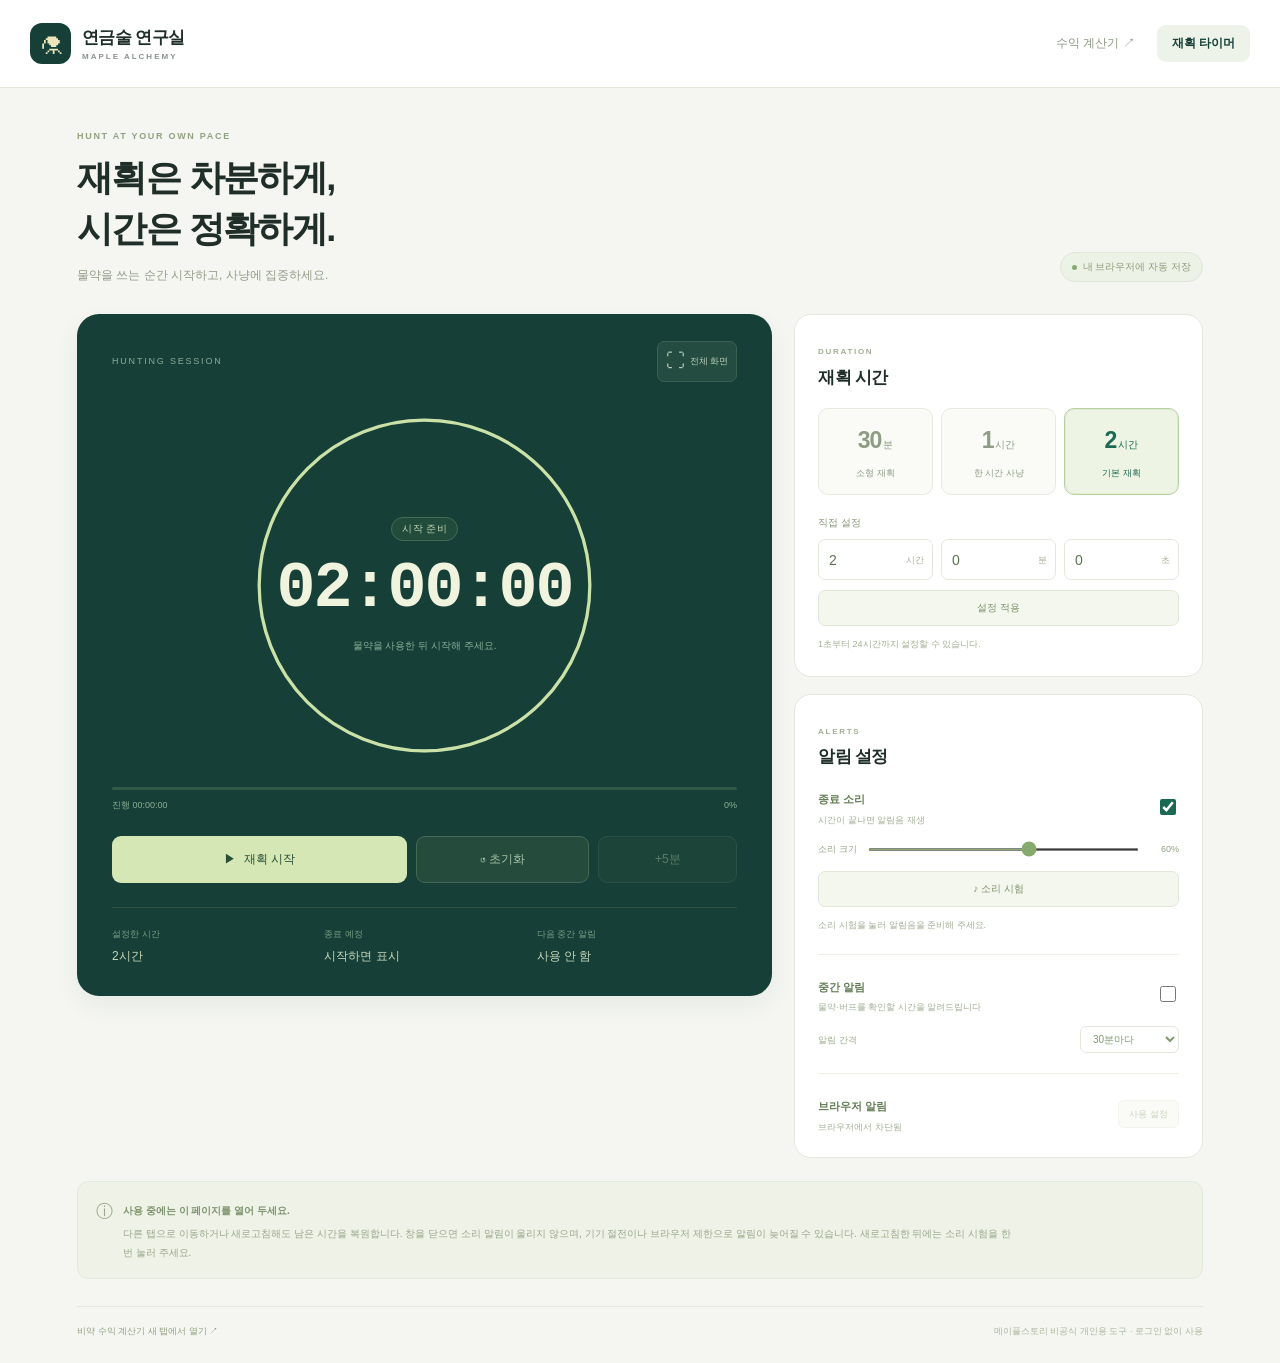
==== timer.html @ 40a0a9e3 "Add MapleStory hunting timer with alerts and persistent countdown" ====
<!doctype html>
<html lang="ko">
<head>
  <meta charset="utf-8">
  <meta name="viewport" content="width=device-width,initial-scale=1">
  <meta name="theme-color" content="#163f37">
  <meta name="description" content="30분·2시간 프리셋, 직접 시간 설정, 중간 알림과 종료 소리를 지원하는 메이플 재획 타이머">
  <title>재획 타이머 · 메이플 연구실</title>
  <link rel="icon" href="data:image/svg+xml,%3Csvg xmlns='http://www.w3.org/2000/svg' viewBox='0 0 64 64'%3E%3Crect width='64' height='64' rx='17' fill='%23163f37'/%3E%3Ccircle cx='32' cy='34' r='19' fill='none' stroke='%23cbe1ad' stroke-width='4'/%3E%3Cpath d='M32 22v13l9 5M25 8h14' fill='none' stroke='%23cbe1ad' stroke-width='4' stroke-linecap='round'/%3E%3C/svg%3E">
  <link rel="stylesheet" href="./timer.css">
  <script type="module" src="./timer.js"></script>
</head>
<body>
  <header class="topbar"><a class="brand" href="./" target="_blank" rel="noopener"><span class="brand-icon" aria-hidden="true">⚗</span><span>연금술 연구실<small>MAPLE ALCHEMY</small></span></a><nav class="tool-nav" aria-label="도구 선택"><a href="./" target="_blank" rel="noopener" aria-label="수익 계산기 새 탭에서 열기">수익 계산기 ↗</a><a href="./timer.html" aria-current="page">재획 타이머</a></nav></header>
  <main>
    <section class="intro"><div><div class="eyebrow">HUNT AT YOUR OWN PACE</div><h1>재획은 차분하게,<br>시간은 정확하게.</h1><p>물약을 쓰는 순간 시작하고, 사냥에 집중하세요.</p></div><span class="intro-pill"><i></i> 내 브라우저에 자동 저장</span></section>
    <div class="timer-layout">
      <section class="timer-stage" id="timer-stage" aria-label="재획 타이머">
        <div class="stage-top"><span class="stage-label">HUNTING SESSION</span><button id="fullscreen" class="icon-button" aria-label="타이머 전체 화면">⛶ <span>전체 화면</span></button></div>
        <div class="clock-face"><svg class="clock-ring" viewBox="0 0 340 340" aria-hidden="true"><circle class="ring-track" cx="170" cy="170" r="154"/><circle id="ring-progress" cx="170" cy="170" r="154"/></svg><div class="clock-content"><span class="status-pill" id="status">시작 준비</span><div class="time-display" id="time-display" role="timer" aria-live="off" aria-label="남은 시간">02:00:00</div><p id="clock-message">물약을 사용한 뒤 시작해 주세요.</p></div></div>
        <div class="progress-wrap"><div class="progress-track"><div id="progress-fill"></div></div><div class="progress-caption"><span id="elapsed">진행 00:00:00</span><span id="progress-percent">0%</span></div></div>
        <div class="timer-actions"><button id="start" class="start-button">▶ <span>재획 시작</span></button><button id="reset" class="secondary-button">↺ 초기화</button><button id="add-time" class="secondary-button" disabled>+5분</button></div>
        <div id="finish-banner" class="finish-banner" role="status" hidden><div><strong>이번 재획이 끝났습니다.</strong><span>수고하셨습니다. 잠깐 쉬어 가세요.</span></div><button id="silence" class="secondary-button">알림 확인</button></div>
        <div class="session-facts"><div><span>설정한 시간</span><strong id="duration-label">2시간</strong></div><div><span>종료 예정</span><strong id="end-time">시작하면 표시</strong></div><div><span>다음 중간 알림</span><strong id="next-reminder">사용 안 함</strong></div></div>
      </section>
      <aside class="settings" aria-label="타이머 설정">
        <section class="settings-card"><div class="card-heading"><span class="eyebrow">DURATION</span><h2>재획 시간</h2></div><div class="presets" role="group" aria-label="시간 프리셋"><button data-minutes="30" aria-pressed="false"><strong>30<span>분</span></strong><small>소형 재획</small></button><button data-minutes="60" aria-pressed="false"><strong>1<span>시간</span></strong><small>한 시간 사냥</small></button><button data-minutes="120" class="selected" aria-pressed="true"><strong>2<span>시간</span></strong><small>기본 재획</small></button></div>
          <form id="duration-form"><label class="field-title" for="custom-hours">직접 설정</label><div class="custom-duration"><label><input id="custom-hours" type="number" min="0" max="24" value="2" inputmode="numeric" aria-label="직접 설정 시간"><span>시간</span></label><label><input id="custom-minutes" type="number" min="0" max="59" value="0" inputmode="numeric" aria-label="직접 설정 분"><span>분</span></label><label><input id="custom-seconds" type="number" min="0" max="59" value="0" inputmode="numeric" aria-label="직접 설정 초"><span>초</span></label></div><button id="apply-duration" class="apply-button" type="submit">설정 적용</button><p id="duration-error" class="error" role="alert" hidden></p></form><p class="card-foot" id="duration-hint">1초부터 24시간까지 설정할 수 있습니다.</p>
        </section>
        <section class="settings-card"><div class="card-heading"><span class="eyebrow">ALERTS</span><h2>알림 설정</h2></div>
          <label class="check-row"><span><strong>종료 소리</strong><small>시간이 끝나면 알림음 재생</small></span><input id="sound" type="checkbox" checked></label><div class="volume-row"><label for="volume">소리 크기</label><input id="volume" type="range" min="0" max="100" value="60"><output id="volume-value" for="volume">60%</output></div><button id="test-sound" class="apply-button">♪ 소리 시험</button><p id="audio-hint" class="card-foot">시작 전 소리가 들리는지 확인해 주세요.</p>
          <div class="card-divider"></div><label class="check-row"><span><strong>중간 알림</strong><small>물약·버프를 확인할 시간을 알려드립니다</small></span><input id="reminder" type="checkbox"></label><label class="reminder-select">알림 간격<select id="reminder-minutes" aria-label="중간 알림 간격"><option value="5">5분마다</option><option value="10">10분마다</option><option value="15">15분마다</option><option value="30" selected>30분마다</option><option value="60">1시간마다</option></select></label>
          <div class="card-divider"></div><div class="notification-row"><div><strong>브라우저 알림</strong><small id="notification-status">사용 안 함</small></div><button id="notifications" class="small-button">사용 설정</button></div>
        </section>
      </aside>
    </div>
    <div id="notice" class="notice" role="status" hidden></div>
    <section class="usage-note"><span aria-hidden="true">ⓘ</span><div><strong>사용 중에는 이 페이지를 열어 두세요.</strong><p>다른 탭으로 이동하거나 새로고침해도 남은 시간을 복원합니다. 창을 닫으면 소리 알림이 울리지 않으며, 기기 절전이나 브라우저 제한으로 알림이 늦어질 수 있습니다. 새로고침한 뒤에는 소리 시험을 한 번 눌러 주세요.</p></div></section>
    <footer><a href="./" target="_blank" rel="noopener">비약 수익 계산기 새 탭에서 열기 ↗</a><span>메이플스토리 비공식 개인용 도구 · 로그인 없이 사용</span></footer>
  </main>
</body>
</html>
---- timer.css ----
:root{--bg:#f5f6f2;--surface:#fff;--ink:#202e2a;--muted:#8b9589;--border:#e3e8de;--green:#1b6853;--dark:#163f37;--pale:#edf3e8;--accent:#cae2a8;color-scheme:light}*{box-sizing:border-box}body{margin:0;background:var(--bg);color:var(--ink);font:14px/1.6 -apple-system,BlinkMacSystemFont,'Malgun Gothic',sans-serif}button,input,select{font:inherit}button,a,input,select{-webkit-tap-highlight-color:transparent}button{cursor:pointer}button:disabled{cursor:default;opacity:.45}button:focus-visible,a:focus-visible{outline:3px solid #93b98b;outline-offset:4px}input:focus,select:focus{outline:2px solid #6eaa80;outline-offset:2px}button{border:0}h1,h2,p{margin:0}a{color:inherit}button:hover:not(:disabled){filter:brightness(.96)}[hidden]{display:none!important}.topbar{height:88px;padding:0 max(30px,calc((100vw - 1260px)/2));background:#fff;display:flex;align-items:center;justify-content:space-between;border-bottom:1px solid var(--border);gap:24px}.brand{display:flex;align-items:center;gap:11px;text-decoration:none;font-size:17px;font-weight:800;letter-spacing:-.6px}.brand small{display:block;font-size:8px;letter-spacing:2px;color:#8a938b}.brand-icon{display:grid;place-items:center;width:41px;height:41px;border-radius:12px;background:var(--dark);color:#eee5bb;font-size:28px;font-weight:400}.tool-nav{display:flex;align-items:center;gap:7px}.tool-nav a{font-size:12px;text-decoration:none;padding:9px 15px;border-radius:9px;color:#8a9783;white-space:nowrap}.tool-nav [aria-current=page]{background:var(--pale);color:var(--dark);font-weight:700}main{max-width:1190px;margin:auto;padding:41px 32px 0}.intro{display:flex;justify-content:space-between;align-items:flex-end;margin-bottom:29px;gap:20px}.eyebrow{font-size:9px;letter-spacing:1.7px;font-weight:700;color:#92a181}.intro h1{font-size:33px;font-weight:800;letter-spacing:-1.6px;line-height:1.4;margin:10px 0 12px}.intro p{font-size:12px;color:#919c86}.intro-pill{background:#edf2e7;border:1px solid #e0e7d8;border-radius:20px;color:#8c9c7b;font-size:10px;padding:6px 11px;white-space:nowrap;margin-bottom:3px;display:flex;align-items:center;gap:6px}.intro-pill i{width:5px;height:5px;background:#87ab76;border-radius:50%}.timer-layout{display:grid;grid-template-columns:minmax(0,1.6fr) minmax(300px,1fr);gap:22px;align-items:start}.timer-stage{background:var(--dark);color:white;border-radius:22px;padding:24px 31px 27px;box-shadow:0 10px 25px #263c3010;position:relative}.stage-top{display:flex;align-items:center;justify-content:space-between;gap:15px}.stage-label{font-size:9px;letter-spacing:1.8px;color:#8bab99}.icon-button{background:#244c40;border:1px solid #3a6052;border-radius:7px;padding:4px 8px;color:#b9cfb9;font-size:19px;display:flex;align-items:center;gap:5px}.icon-button span{font-size:9px}.clock-face{position:relative;max-width:340px;width:100%;aspect-ratio:1;margin:21px auto 19px}.clock-ring{position:absolute;width:100%;height:100%;inset:0;transform:rotate(-90deg);overflow:visible}.clock-ring circle{fill:none;stroke-width:3}.ring-track{stroke:#345a47}#ring-progress{stroke:var(--accent);stroke-linecap:round;stroke-dasharray:967.61;stroke-dashoffset:0;transition:stroke-dashoffset .3s linear}.clock-content{position:absolute;inset:0;display:flex;flex-direction:column;align-items:center;justify-content:center;gap:16px}.status-pill{border:1px solid #446c54;border-radius:20px;padding:3px 10px;font-size:10px;letter-spacing:.4px;color:#c0d5ae;background:#214b3b}.time-display{font-size:clamp(38px,5.3vw,62px);line-height:1;letter-spacing:-2px;font-weight:600;font-variant-numeric:tabular-nums;font-family:ui-monospace,'Cascadia Mono',Consolas,monospace;color:#f0f4de;white-space:nowrap}.clock-content p{font-size:10px;color:#8aaf96;text-align:center;max-width:240px}.progress-wrap{margin:4px 0 24px}.progress-track{height:3px;background:#315a45;border-radius:10px;overflow:hidden}.progress-track>div{height:100%;width:0;background:var(--accent);transition:width .3s linear}.progress-caption{display:flex;justify-content:space-between;margin-top:8px;font-size:9px;color:#8bae93;font-variant-numeric:tabular-nums}.timer-actions{display:grid;grid-template-columns:minmax(0,1.7fr) 1fr .8fr;gap:9px}.timer-actions button{border-radius:9px;padding:13px 9px;font-size:12px;font-weight:500;white-space:nowrap}.start-button{background:#d5e7b4;color:#284e35;display:flex;gap:8px;justify-content:center;align-items:center}.secondary-button{border:1px solid #446853;color:#a9c4a8;background:#244b3b}.session-facts{display:grid;grid-template-columns:1fr 1fr 1fr;border-top:1px solid #315442;margin-top:24px;padding-top:19px;gap:12px}.session-facts>div{display:flex;flex-direction:column;gap:5px}.session-facts span{font-size:9px;color:#799e84}.session-facts strong{font-size:12px;font-weight:500;color:#c8d9bb;font-variant-numeric:tabular-nums}.settings{display:grid;gap:17px}.settings-card{border:1px solid var(--border);border-radius:17px;background:#fff;padding:23px}.card-heading{margin-bottom:17px}.card-heading .eyebrow{font-size:8px;color:#a3ae96}.card-heading h2{font-size:17px;letter-spacing:-.6px;margin-top:3px}.presets{display:grid;grid-template-columns:1fr 1fr 1fr;gap:8px}.presets button{background:#fafbf7;border:1px solid #e6ebdf;border-radius:10px;padding:12px 5px;color:#8e9c83}.presets strong{display:block;font-size:23px;line-height:1.7;letter-spacing:-1px;font-weight:600}.presets strong span{font-size:10px;margin-left:2px;font-weight:400;letter-spacing:0}.presets small{font-size:9px}.presets .selected{background:#edf4e4;border-color:#b9cfa4;color:var(--green);box-shadow:inset 0 0 0 1px #b9cfa440}.field-title{display:block;font-size:10px;color:#88977c;margin:20px 0 8px}.custom-duration{display:grid;grid-template-columns:1fr 1fr 1fr;gap:8px}.custom-duration label{position:relative;display:flex;align-items:center}.custom-duration input{width:100%;min-width:0;height:41px;border:1px solid var(--border);border-radius:7px;padding:9px 28px 9px 10px;font-size:14px;color:#5b7250;background:#fff;font-variant-numeric:tabular-nums;appearance:textfield}.custom-duration input::-webkit-inner-spin-button{appearance:none}.custom-duration span{position:absolute;right:9px;color:#a4b097;font-size:9px;pointer-events:none}.apply-button{width:100%;border:1px solid #e2e8d8;background:#f4f7ed;border-radius:7px;padding:9px;color:#7b906b;font-size:10px;margin-top:10px}.card-foot{color:#a1ad93;font-size:9px;margin-top:10px;line-height:1.8}.check-row{display:flex;justify-content:space-between;align-items:center;gap:15px;cursor:pointer}.check-row strong,.notification-row strong{font-size:11px;font-weight:600;color:#647d55}.check-row small,.notification-row small{display:block;font-size:9px;color:#a2ae96;margin-top:3px}.check-row input{width:16px;height:16px;accent-color:var(--green)}.volume-row{display:flex;gap:9px;align-items:center;margin:15px 0 5px;font-size:9px;color:#92a182}.volume-row input{min-width:0;flex:1;accent-color:#86aa6e;height:3px;cursor:pointer}.volume-row output{width:29px;text-align:right;font-variant-numeric:tabular-nums}.card-divider{height:1px;background:#edf0e6;margin:20px 0}.reminder-select{display:flex;align-items:center;justify-content:space-between;gap:15px;margin-top:12px;font-size:9px;color:#9cac8c}.reminder-select select{border:1px solid var(--border);border-radius:6px;padding:6px 23px 6px 8px;color:#81996f;font-size:10px;background:white}.notification-row{display:flex;align-items:center;justify-content:space-between;gap:15px}.small-button{padding:6px 10px;background:#f4f7ed;border:1px solid #e3e9d9;color:#8ba174;border-radius:6px;font-size:9px}.usage-note{display:flex;gap:10px;background:#eef2e7;border:1px solid #e4eadb;border-radius:11px;padding:16px 18px;margin-top:23px;color:#99a78c}.usage-note>span{font-size:17px}.usage-note strong{font-size:10px;font-weight:600;color:#7e936e}.usage-note p{font-size:10px;line-height:1.9;margin-top:3px;max-width:900px}.notice{padding:11px 16px;background:#edf4e5;border:1px solid #d6e4c8;border-radius:9px;color:#739261;font-size:11px;margin-top:18px}.error{font-size:10px;color:#b66852;margin-top:9px}.finish-banner{display:flex;align-items:center;justify-content:space-between;gap:15px;padding:13px;border:1px solid #91b276;border-radius:9px;margin-top:18px;background:#2a533d}.finish-banner strong{display:block;color:#e5efcb;font-size:13px}.finish-banner span{display:block;color:#a4c196;font-size:10px;margin-top:3px}.finish-banner button{padding:8px;white-space:nowrap;border-radius:6px;font-size:10px}.timer-stage.finished .clock-ring #ring-progress{stroke:#dfc178}.timer-stage.finished .status-pill{color:#e8d59c;border-color:#a78e54;background:#415333}.timer-stage.paused .status-pill{color:#d4ccaa;border-color:#7e7959}.timer-stage:fullscreen{border-radius:0;display:flex;flex-direction:column;justify-content:center;align-items:center;padding:30px;overflow:auto}.timer-stage:fullscreen .stage-top,.timer-stage:fullscreen .timer-actions,.timer-stage:fullscreen .session-facts,.timer-stage:fullscreen .finish-banner{width:min(650px,95%)}.timer-stage:fullscreen .clock-face{max-width:430px;margin:20px auto}.timer-stage:fullscreen .time-display{font-size:75px}.timer-stage:fullscreen .progress-wrap{width:min(650px,95%)}footer{display:flex;align-items:center;justify-content:space-between;gap:20px;font-size:9px;color:#aab69b;margin:27px 0 0;padding:17px 0 25px;border-top:1px solid var(--border)}footer a{text-decoration:none;color:#8d9f7c}input:disabled,select:disabled{opacity:.55}
@media(min-width:1250px){.clock-face{max-width:365px}.time-display{font-size:65px}.timer-stage{padding:27px 35px 30px}.intro h1{font-size:36px}.timer-layout{grid-template-columns:minmax(0,1.7fr) minmax(320px,1fr)}}
@media(max-width:900px){main{padding:30px 22px 0}.topbar{padding:0 24px}.timer-layout{grid-template-columns:minmax(0,1.4fr) minmax(260px,1fr);gap:16px}.timer-stage{padding:21px}.settings-card{padding:18px}.clock-face{margin:17px auto 22px}.time-display{font-size:clamp(30px,5.5vw,50px)}.clock-content{gap:12px}.clock-content p{font-size:9px;max-width:190px}.timer-actions{gap:6px;grid-template-columns:1.5fr 1fr .7fr}.timer-actions button{font-size:10px;padding:12px 5px}.session-facts{gap:8px}.session-facts strong{font-size:10px}.session-facts span{font-size:8px}.stage-label{font-size:8px}.intro h1{font-size:29px}.intro p{font-size:11px}.intro-pill{font-size:8px}.icon-button span{display:none}.presets strong{font-size:21px}.presets small{font-size:8px}}
@media(max-width:700px){.topbar{height:75px;padding:0 18px;gap:14px}.brand{font-size:14px;gap:8px}.brand-icon{width:35px;height:35px;font-size:24px;border-radius:10px}.brand small{font-size:6px;letter-spacing:1.6px}.tool-nav{gap:2px}.tool-nav a{font-size:10px;padding:7px 9px}main{padding:27px 17px 0}.intro{align-items:flex-start;flex-direction:column;margin-bottom:23px;gap:15px}.intro h1{font-size:29px;letter-spacing:-1.3px}.intro-pill{font-size:9px;margin:0}.timer-layout{grid-template-columns:1fr;gap:19px}.timer-stage{padding:21px 24px 24px;border-radius:18px}.clock-face{max-width:320px;margin:15px auto 22px}.time-display{font-size:clamp(42px,11vw,63px);letter-spacing:-2px}.clock-content{gap:16px}.clock-content p{font-size:10px;max-width:240px}.timer-actions button{font-size:12px;padding:13px 6px}.session-facts span{font-size:9px}.session-facts strong{font-size:11px}.stage-label{font-size:9px}.icon-button span{display:inline}.settings{grid-template-columns:1fr 1fr;align-items:start;gap:15px}.settings-card{padding:19px}.presets{gap:5px}.presets strong{font-size:19px}.presets small{font-size:7px}.custom-duration{gap:5px}.custom-duration input{font-size:12px;padding-left:8px;padding-right:21px}.custom-duration span{right:6px;font-size:8px}.card-foot{font-size:8px}.field-title{font-size:9px}.check-row strong,.notification-row strong{font-size:10px}.check-row small,.notification-row small{font-size:8px}.volume-row{gap:5px;font-size:8px}.reminder-select{gap:5px}.reminder-select select{font-size:9px}.usage-note{margin-top:20px;padding:14px}.usage-note p{font-size:9px}footer{font-size:8px;align-items:flex-start;flex-direction:column;gap:8px;margin-top:22px}}
@media(max-width:500px){.settings{grid-template-columns:1fr}.settings-card{padding:22px}.presets{gap:9px}.presets strong{font-size:25px}.presets small{font-size:9px}.custom-duration{gap:9px}.custom-duration input{font-size:15px;padding:10px 30px 10px 11px}.custom-duration span{right:10px;font-size:10px}.card-foot{font-size:10px}.field-title{font-size:11px}.check-row strong,.notification-row strong{font-size:12px}.check-row small,.notification-row small{font-size:10px}.volume-row{font-size:10px;gap:10px}.apply-button{font-size:11px}.reminder-select{font-size:10px}.reminder-select select{font-size:11px}.small-button{font-size:10px}.timer-stage{padding:19px 20px 23px}.clock-face{max-width:290px}.session-facts strong{font-size:10px}.session-facts span{font-size:8px}.timer-stage:fullscreen .time-display{font-size:clamp(40px,13vw,65px)}.timer-stage:fullscreen{padding:20px}.intro .eyebrow{font-size:8px}}
@media(prefers-reduced-motion:reduce){*{transition:none!important}}
@media(min-width:701px) and (max-height:850px){.topbar{height:72px}main{padding-top:22px}.intro{align-items:center;margin-bottom:18px}.intro h1{font-size:26px;margin:5px 0 8px}.intro h1 br{display:none}.intro p{font-size:11px}.timer-stage{padding:17px 25px 19px}.clock-face{max-width:215px;margin:12px auto}.time-display{font-size:42px;letter-spacing:-1.7px}.clock-content{gap:11px}.clock-content p{font-size:8px;max-width:185px}.status-pill{font-size:9px}.progress-wrap{margin:3px 0 15px}.timer-actions button{padding-top:11px;padding-bottom:11px}.session-facts{margin-top:16px;padding-top:13px}.timer-stage:fullscreen .clock-face{max-width:340px}.timer-stage:fullscreen .time-display{font-size:62px}}
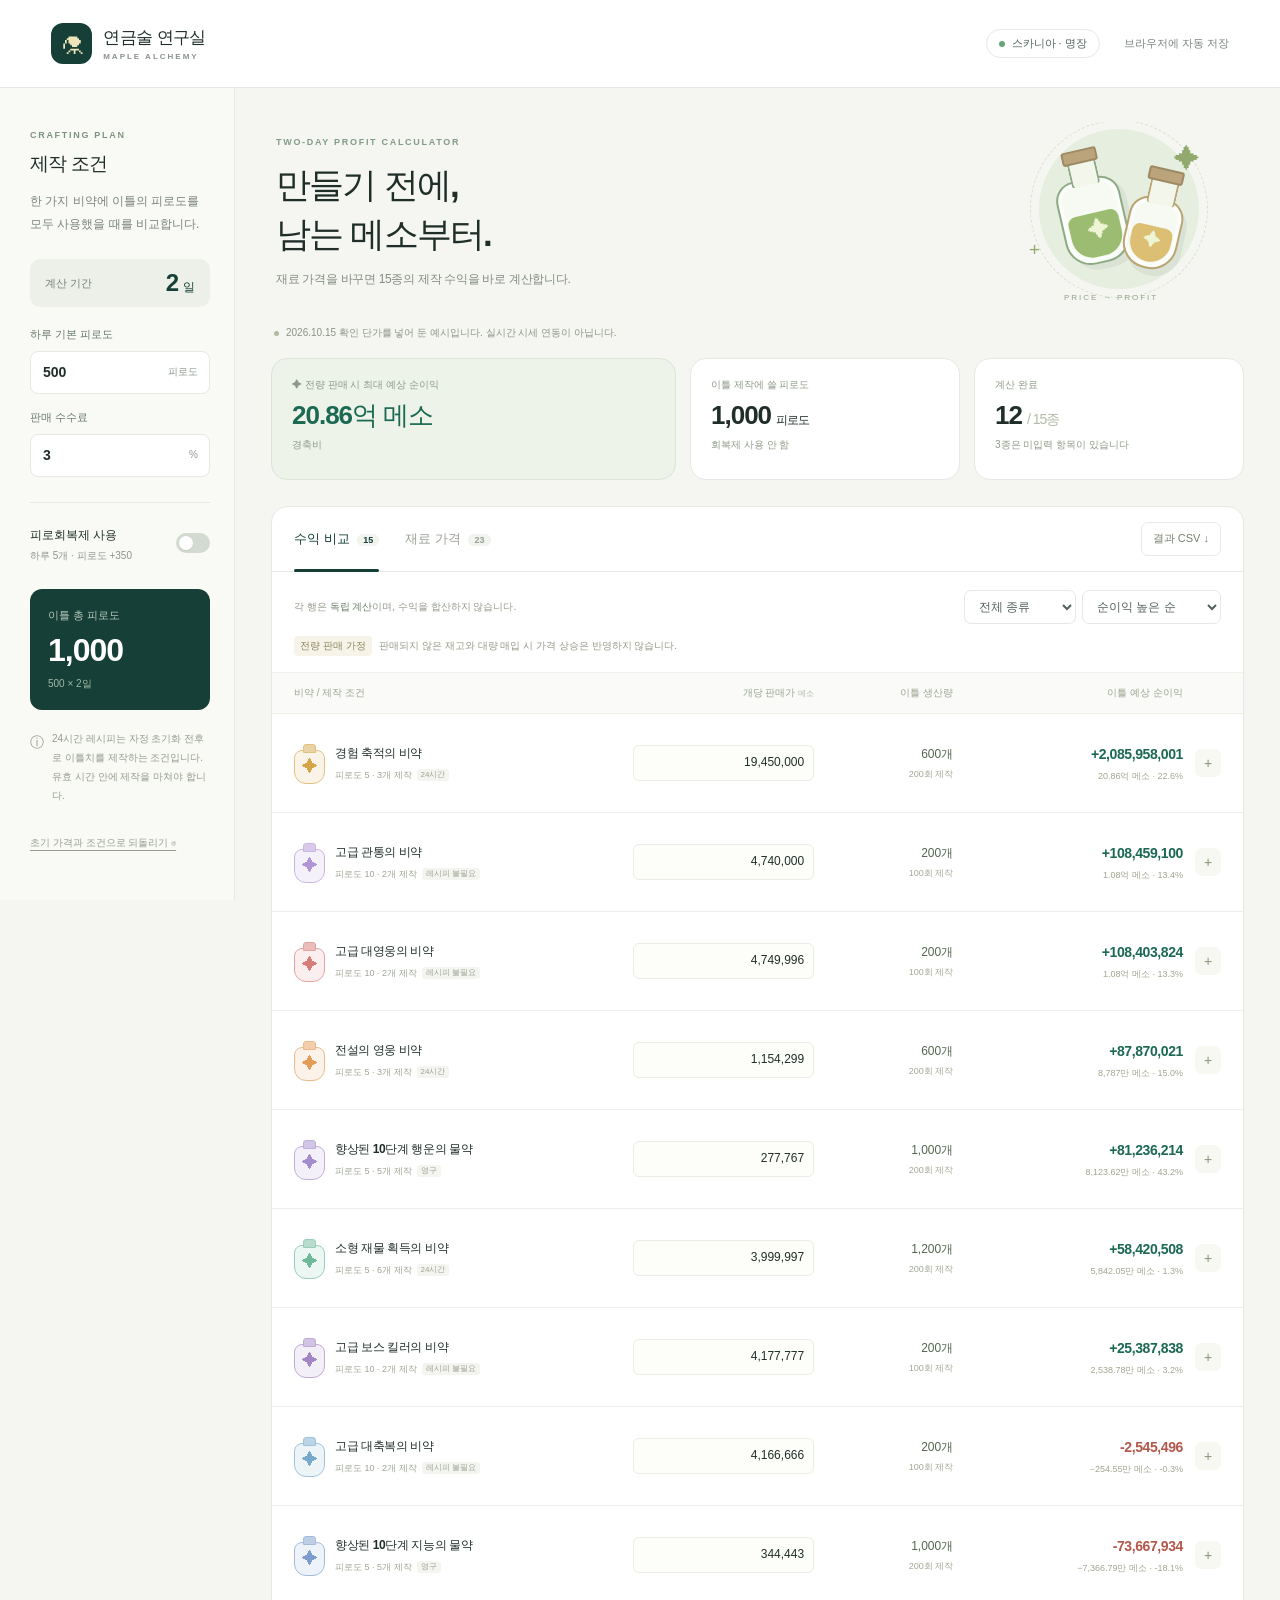
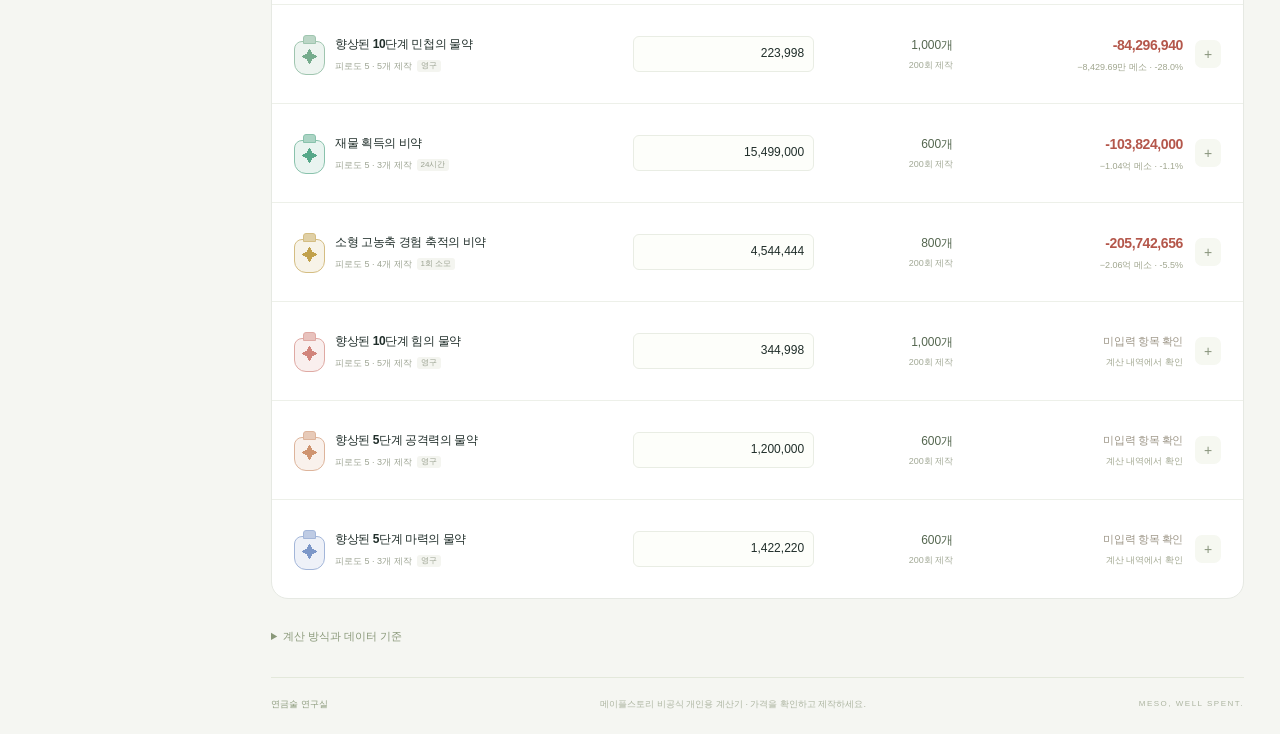
==== commit f06e7fd5: "Redirect removed timer URL to the calculator" ====
--- a/timer.html
+++ b/timer.html
@@ -3,40 +3,13 @@
 <head>
   <meta charset="utf-8">
   <meta name="viewport" content="width=device-width,initial-scale=1">
-  <meta name="theme-color" content="#163f37">
-  <meta name="description" content="30분·2시간 프리셋, 직접 시간 설정, 중간 알림과 종료 소리를 지원하는 메이플 재획 타이머">
-  <title>재획 타이머 · 메이플 연구실</title>
-  <link rel="icon" href="data:image/svg+xml,%3Csvg xmlns='http://www.w3.org/2000/svg' viewBox='0 0 64 64'%3E%3Crect width='64' height='64' rx='17' fill='%23163f37'/%3E%3Ccircle cx='32' cy='34' r='19' fill='none' stroke='%23cbe1ad' stroke-width='4'/%3E%3Cpath d='M32 22v13l9 5M25 8h14' fill='none' stroke='%23cbe1ad' stroke-width='4' stroke-linecap='round'/%3E%3C/svg%3E">
-  <link rel="stylesheet" href="./timer.css">
-  <script type="module" src="./timer.js"></script>
+  <meta http-equiv="refresh" content="0;url=./">
+  <meta name="robots" content="noindex">
+  <link rel="canonical" href="./">
+  <title>비약 수익 계산기로 이동</title>
+  <script>window.location.replace(new URL('./', window.location.href).href);</script>
 </head>
 <body>
-  <header class="topbar"><a class="brand" href="./" target="_blank" rel="noopener"><span class="brand-icon" aria-hidden="true">⚗</span><span>연금술 연구실<small>MAPLE ALCHEMY</small></span></a><nav class="tool-nav" aria-label="도구 선택"><a href="./" target="_blank" rel="noopener" aria-label="수익 계산기 새 탭에서 열기">수익 계산기 ↗</a><a href="./timer.html" aria-current="page">재획 타이머</a></nav></header>
-  <main>
-    <section class="intro"><div><div class="eyebrow">HUNT AT YOUR OWN PACE</div><h1>재획은 차분하게,<br>시간은 정확하게.</h1><p>물약을 쓰는 순간 시작하고, 사냥에 집중하세요.</p></div><span class="intro-pill"><i></i> 내 브라우저에 자동 저장</span></section>
-    <div class="timer-layout">
-      <section class="timer-stage" id="timer-stage" aria-label="재획 타이머">
-        <div class="stage-top"><span class="stage-label">HUNTING SESSION</span><button id="fullscreen" class="icon-button" aria-label="타이머 전체 화면">⛶ <span>전체 화면</span></button></div>
-        <div class="clock-face"><svg class="clock-ring" viewBox="0 0 340 340" aria-hidden="true"><circle class="ring-track" cx="170" cy="170" r="154"/><circle id="ring-progress" cx="170" cy="170" r="154"/></svg><div class="clock-content"><span class="status-pill" id="status">시작 준비</span><div class="time-display" id="time-display" role="timer" aria-live="off" aria-label="남은 시간">02:00:00</div><p id="clock-message">물약을 사용한 뒤 시작해 주세요.</p></div></div>
-        <div class="progress-wrap"><div class="progress-track"><div id="progress-fill"></div></div><div class="progress-caption"><span id="elapsed">진행 00:00:00</span><span id="progress-percent">0%</span></div></div>
-        <div class="timer-actions"><button id="start" class="start-button">▶ <span>재획 시작</span></button><button id="reset" class="secondary-button">↺ 초기화</button><button id="add-time" class="secondary-button" disabled>+5분</button></div>
-        <div id="finish-banner" class="finish-banner" role="status" hidden><div><strong>이번 재획이 끝났습니다.</strong><span>수고하셨습니다. 잠깐 쉬어 가세요.</span></div><button id="silence" class="secondary-button">알림 확인</button></div>
-        <div class="session-facts"><div><span>설정한 시간</span><strong id="duration-label">2시간</strong></div><div><span>종료 예정</span><strong id="end-time">시작하면 표시</strong></div><div><span>다음 중간 알림</span><strong id="next-reminder">사용 안 함</strong></div></div>
-      </section>
-      <aside class="settings" aria-label="타이머 설정">
-        <section class="settings-card"><div class="card-heading"><span class="eyebrow">DURATION</span><h2>재획 시간</h2></div><div class="presets" role="group" aria-label="시간 프리셋"><button data-minutes="30" aria-pressed="false"><strong>30<span>분</span></strong><small>소형 재획</small></button><button data-minutes="60" aria-pressed="false"><strong>1<span>시간</span></strong><small>한 시간 사냥</small></button><button data-minutes="120" class="selected" aria-pressed="true"><strong>2<span>시간</span></strong><small>기본 재획</small></button></div>
-          <form id="duration-form"><label class="field-title" for="custom-hours">직접 설정</label><div class="custom-duration"><label><input id="custom-hours" type="number" min="0" max="24" value="2" inputmode="numeric" aria-label="직접 설정 시간"><span>시간</span></label><label><input id="custom-minutes" type="number" min="0" max="59" value="0" inputmode="numeric" aria-label="직접 설정 분"><span>분</span></label><label><input id="custom-seconds" type="number" min="0" max="59" value="0" inputmode="numeric" aria-label="직접 설정 초"><span>초</span></label></div><button id="apply-duration" class="apply-button" type="submit">설정 적용</button><p id="duration-error" class="error" role="alert" hidden></p></form><p class="card-foot" id="duration-hint">1초부터 24시간까지 설정할 수 있습니다.</p>
-        </section>
-        <section class="settings-card"><div class="card-heading"><span class="eyebrow">ALERTS</span><h2>알림 설정</h2></div>
-          <label class="check-row"><span><strong>종료 소리</strong><small>시간이 끝나면 알림음 재생</small></span><input id="sound" type="checkbox" checked></label><div class="volume-row"><label for="volume">소리 크기</label><input id="volume" type="range" min="0" max="100" value="60"><output id="volume-value" for="volume">60%</output></div><button id="test-sound" class="apply-button">♪ 소리 시험</button><p id="audio-hint" class="card-foot">시작 전 소리가 들리는지 확인해 주세요.</p>
-          <div class="card-divider"></div><label class="check-row"><span><strong>중간 알림</strong><small>물약·버프를 확인할 시간을 알려드립니다</small></span><input id="reminder" type="checkbox"></label><label class="reminder-select">알림 간격<select id="reminder-minutes" aria-label="중간 알림 간격"><option value="5">5분마다</option><option value="10">10분마다</option><option value="15">15분마다</option><option value="30" selected>30분마다</option><option value="60">1시간마다</option></select></label>
-          <div class="card-divider"></div><div class="notification-row"><div><strong>브라우저 알림</strong><small id="notification-status">사용 안 함</small></div><button id="notifications" class="small-button">사용 설정</button></div>
-        </section>
-      </aside>
-    </div>
-    <div id="notice" class="notice" role="status" hidden></div>
-    <section class="usage-note"><span aria-hidden="true">ⓘ</span><div><strong>사용 중에는 이 페이지를 열어 두세요.</strong><p>다른 탭으로 이동하거나 새로고침해도 남은 시간을 복원합니다. 창을 닫으면 소리 알림이 울리지 않으며, 기기 절전이나 브라우저 제한으로 알림이 늦어질 수 있습니다. 새로고침한 뒤에는 소리 시험을 한 번 눌러 주세요.</p></div></section>
-    <footer><a href="./" target="_blank" rel="noopener">비약 수익 계산기 새 탭에서 열기 ↗</a><span>메이플스토리 비공식 개인용 도구 · 로그인 없이 사용</span></footer>
-  </main>
+  <p>비약 수익 계산기로 이동합니다. <a href="./">계산기 열기</a></p>
 </body>
 </html>
